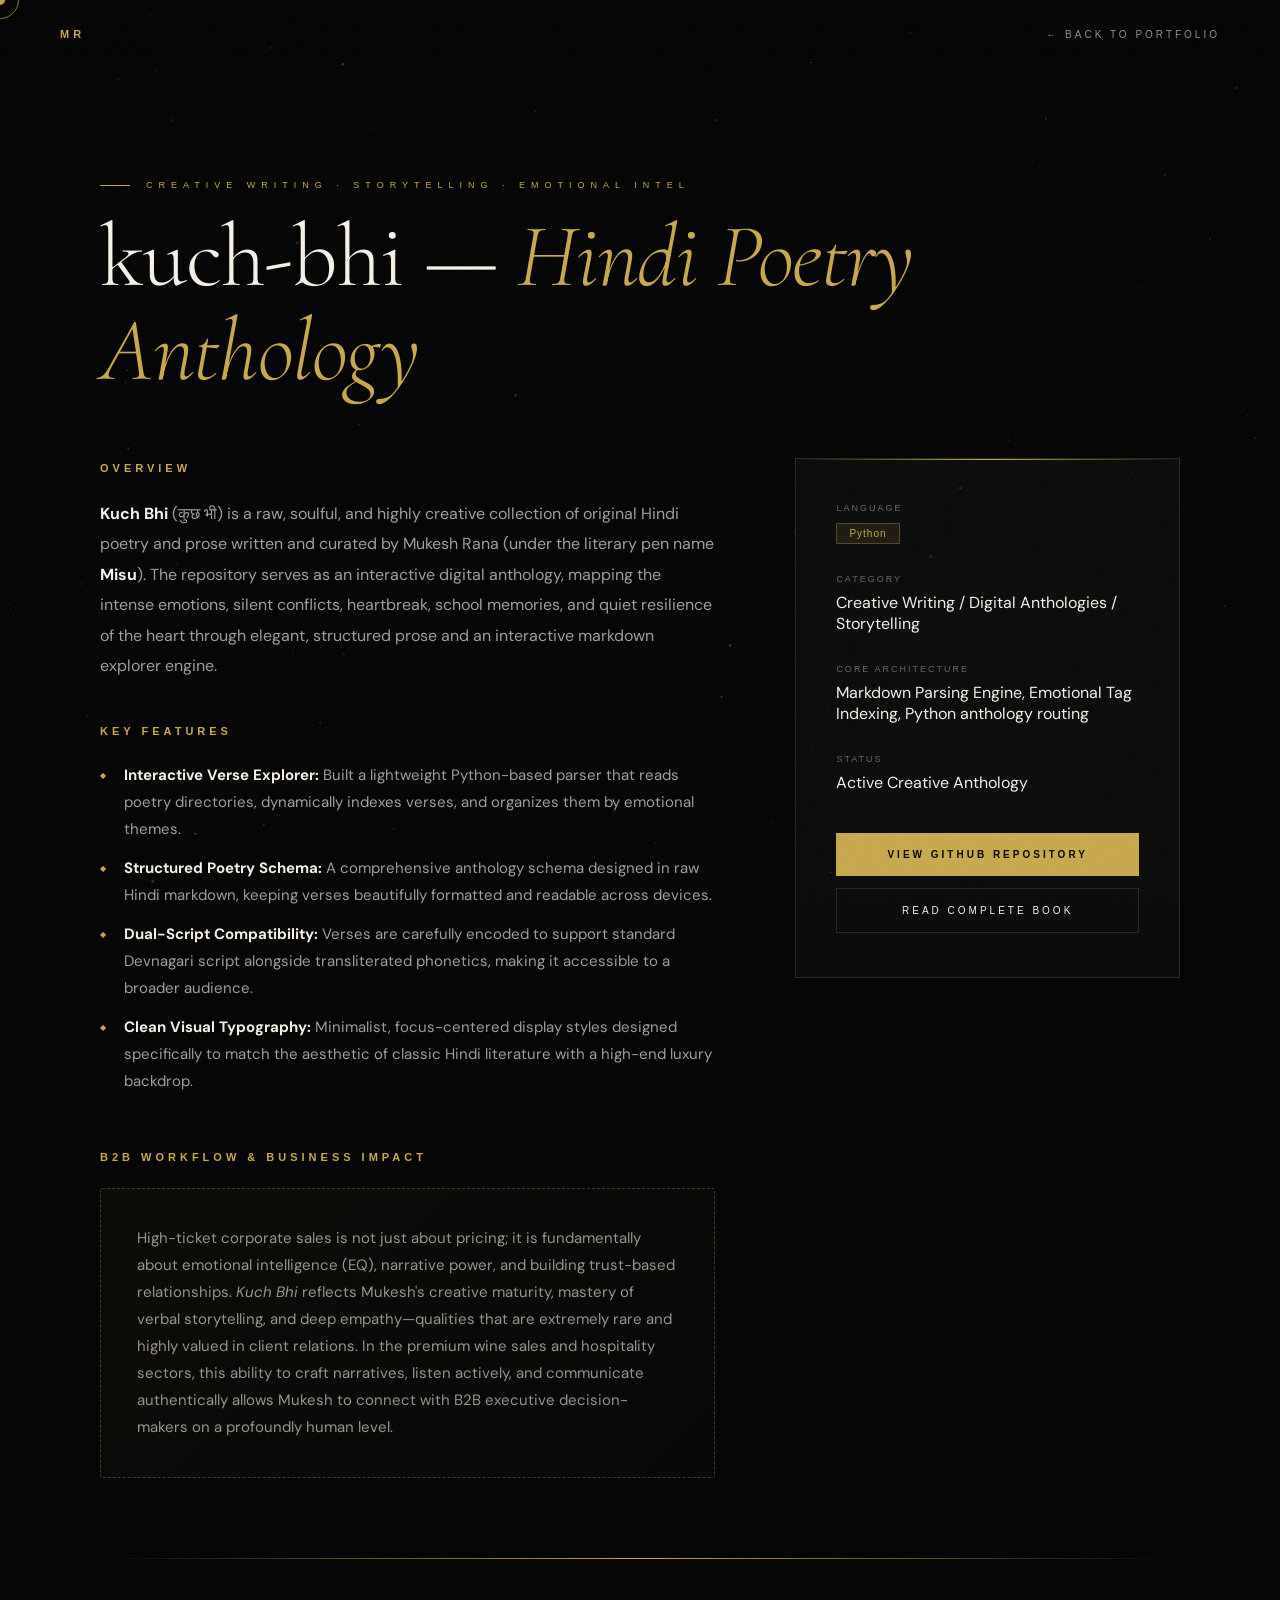
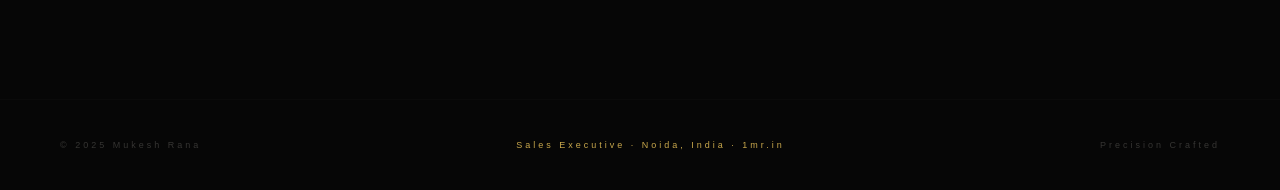
==== kuch-bhi.html @ c403dca5 "Initial commit with owner page directly on root index" ====
﻿<!DOCTYPE html>
<html lang="en">
<head>
<meta charset="UTF-8">
<meta name="viewport" content="width=device-width, initial-scale=1.0">
<title>Kuch Bhi | Heartfelt Hindi Poetry Anthology | Mukesh Rana</title>
<meta name="description" content="Kuch Bhi (कुछ भी) — A raw and soulful collection of Hindi poetry and prose written and curated by Mukesh Rana (Misu).">
<link rel="canonical" href="https://www.1mr.in/kuch-bhi.html">
<link rel="preconnect" href="https://fonts.googleapis.com">
<link href="https://fonts.googleapis.com/css2?family=Cormorant+Garamond:ital,wght@0,300;0,400;0,600;1,300;1,400&family=Syncopate:wght@400;700&family=DM+Sans:wght@300;400;500&display=swap" rel="stylesheet">
<style>
  :root {
    --gold: #c9a84c;
    --gold-light: #e8c97a;
    --gold-dim: #7a6030;
    --cream: #f5efe6;
    --dark: #060606;
    --dark2: #0d0d0d;
    --dark3: #141414;
    --glass: rgba(255,255,255,0.03);
    --border: rgba(201,168,76,0.18);
  }
  *, *::before, *::after { margin: 0; padding: 0; box-sizing: border-box; }
  html { scroll-behavior: smooth; }
  body {
    background: var(--dark);
    color: var(--cream);
    font-family: 'DM Sans', sans-serif;
    overflow-x: hidden;
    cursor: none;
  }
  /* cursor */
  .cursor { position: fixed; width: 10px; height: 10px; background: var(--gold); border-radius: 50%; pointer-events: none; z-index: 9999; transform: translate(-50%,-50%); mix-blend-mode: difference; transition: width .3s, height .3s; }
  .cursor-ring { position: fixed; width: 38px; height: 38px; border: 1px solid rgba(201,168,76,0.7); border-radius: 50%; pointer-events: none; z-index: 9998; transform: translate(-50%,-50%); transition: width .3s, height .3s; }
  #bg-canvas { position: fixed; inset: 0; z-index: 0; pointer-events: none; }
  
  /* grain */
  body::before { content: ''; position: fixed; inset: 0; z-index: 3; pointer-events: none; background-image: url("data:image/svg+xml,%3Csvg viewBox='0 0 200 200' xmlns='http://www.w3.org/2000/svg'%3E%3Cfilter id='n'%3E%3CfeTurbulence type='fractalNoise' baseFrequency='0.9' numOctaves='4' stitchTiles='stitch'/%3E%3C/filter%3E%3Crect width='100%25' height='100%25' filter='url(%23n)' opacity='0.05'/%3E%3C/svg%3E"); opacity: .25; mix-blend-mode: overlay; }

  /* NAVIGATION */
  nav {
    position: fixed; top: 0; left: 0; right: 0; z-index: 100;
    display: flex; justify-content: space-between; align-items: center;
    padding: 28px 60px;
    background: linear-gradient(to bottom, rgba(6,6,6,0.95) 0%, transparent 100%);
  }
  .nav-logo { font-family: 'Syncopate', sans-serif; font-size: 11px; font-weight: 700; letter-spacing: 4px; color: var(--gold); text-decoration: none; }
  .back-btn { font-size: 10px; letter-spacing: 3px; text-transform: uppercase; color: rgba(245,239,230,0.6); text-decoration: none; transition: color .3s; font-family: 'Syncopate', sans-serif; display: flex; align-items: center; gap: 8px; }
  .back-btn:hover { color: var(--gold); }

  /* CONTENT CONTAINER */
  main {
    position: relative; z-index: 2;
    padding: 180px 60px 100px;
    max-width: 1200px;
    margin: 0 auto;
  }
  .project-header { margin-bottom: 60px; }
  .project-tag { font-family: 'Syncopate', sans-serif; font-size: 9px; letter-spacing: 6px; color: var(--gold); text-transform: uppercase; margin-bottom: 20px; display: flex; align-items: center; gap: 16px; }
  .project-tag::before { content: ''; width: 30px; height: 1px; background: var(--gold); }
  .project-title { font-family: 'Cormorant Garamond', serif; font-size: clamp(48px, 7vw, 90px); font-weight: 300; line-height: 1.05; letter-spacing: -1px; }
  .project-title em { font-style: italic; color: var(--gold); }

  /* grid layout */
  .project-grid {
    display: grid;
    grid-template-columns: 1.6fr 1fr;
    gap: 80px;
    align-items: start;
  }
  .project-desc-col { display: flex; flex-direction: column; gap: 40px; }
  .desc-section { font-size: 16px; line-height: 1.9; color: rgba(245,239,230,0.65); }
  .desc-section strong { color: var(--cream); }
  .section-subtitle { font-family: 'Syncopate', sans-serif; font-size: 11px; letter-spacing: 4px; color: var(--gold); text-transform: uppercase; margin-bottom: 20px; display: flex; align-items: center; gap: 10px; }
  
  /* list of features */
  .feature-list { list-style: none; }
  .feature-list li { font-size: 15px; line-height: 1.8; color: rgba(245,239,230,0.65); padding-left: 24px; position: relative; margin-bottom: 12px; }
  .feature-list li::before { content: '◆'; position: absolute; left: 0; color: var(--gold); font-size: 8px; top: 6px; }

  /* tech application card */
  .business-card {
    background: linear-gradient(135deg, rgba(201,168,76,0.04) 0%, rgba(255,255,255,0.01) 100%);
    border: 1px dashed rgba(201,168,76,0.3);
    padding: 36px;
    border-radius: 2px;
  }
  .business-card p { font-size: 15px; line-height: 1.8; color: rgba(245,239,230,0.6); }

  /* specs column */
  .project-specs-col {
    position: sticky;
    top: 140px;
  }
  .specs-card {
    background: var(--glass);
    border: 1px solid var(--border);
    padding: 44px 40px;
    position: relative;
    overflow: hidden;
  }
  .specs-card::before { content: ''; position: absolute; top: 0; left: 0; right: 0; height: 1px; background: linear-gradient(90deg, transparent, var(--gold), transparent); }
  .spec-item { margin-bottom: 30px; }
  .spec-label { font-family: 'Syncopate', sans-serif; font-size: 9px; letter-spacing: 2px; color: rgba(245,239,230,0.4); text-transform: uppercase; margin-bottom: 8px; }
  .spec-value { font-size: 16px; color: var(--cream); font-weight: 400; }
  .spec-badge { display: inline-block; padding: 4px 12px; background: rgba(201,168,76,0.1); border: 1px solid rgba(201,168,76,0.3); color: var(--gold); font-family: 'Syncopate', sans-serif; font-size: 10px; letter-spacing: 1px; }

  /* buttons */
  .btn-primary { width: 100%; text-align: center; padding: 16px 36px; background: var(--gold); color: var(--dark); font-size: 10px; letter-spacing: 3px; text-transform: uppercase; font-family: 'Syncopate', sans-serif; font-weight: 700; border: none; cursor: none; transition: transform .3s, box-shadow .3s; text-decoration: none; display: inline-block; margin-top: 10px; }
  .btn-primary:hover { transform: translateY(-3px); box-shadow: 0 15px 30px rgba(201,168,76,0.25); }
  .btn-outline { width: 100%; text-align: center; padding: 16px 36px; background: transparent; color: var(--cream); font-size: 10px; letter-spacing: 3px; text-transform: uppercase; font-family: 'Syncopate', sans-serif; border: 1px solid var(--border); cursor: none; transition: border-color .3s, color .3s; text-decoration: none; display: inline-block; margin-top: 12px; }
  .btn-outline:hover { border-color: var(--gold); color: var(--gold); }

  .gold-divider { width: 100%; height: 1px; position: relative; margin: 80px 0 40px; }
  .gold-divider::before { content: ''; display: block; height: 1px; background: linear-gradient(90deg, transparent 0%, var(--gold-dim) 30%, var(--gold) 50%, var(--gold-dim) 70%, transparent 100%); }

  footer { padding: 40px 60px; display: flex; justify-content: space-between; align-items: center; font-family: 'Syncopate', sans-serif; font-size: 9px; letter-spacing: 3px; color: rgba(245,239,230,0.2); position: relative; z-index: 2; border-top: 1px solid rgba(255,255,255,0.02); }
  .footer-gold { color: var(--gold); }

  /* animations */
  @keyframes fadeUp { from { opacity: 0; transform: translateY(30px); } to { opacity: 1; transform: translateY(0); } }
  .reveal { opacity: 0; transform: translateY(30px); animation: fadeUp 0.8s cubic-bezier(.23,1,.32,1) forwards; }
  .reveal-delay-1 { animation-delay: 0.15s; }
  .reveal-delay-2 { animation-delay: 0.3s; }

  @media (max-width: 900px) {
    nav { padding: 20px 24px; }
    main { padding: 120px 24px 80px; }
    .project-grid { grid-template-columns: 1fr; gap: 50px; }
    .project-specs-col { position: static; }
    footer { padding: 24px; flex-direction: column; gap: 12px; text-align: center; }
  }
</style>
  <link rel="stylesheet" href="mobile.css">
</head>
<body>

<div class="cursor" id="cursor"></div>
<div class="cursor-ring" id="cursorRing"></div>
<canvas id="bg-canvas"></canvas>

<nav>
  <a href="index.html" class="nav-logo">MR</a>
  <a href="profile.html#projects" class="back-btn">← Back to Portfolio</a>
</nav>

<main>
  <div class="project-header reveal">
    <div class="project-tag">CREATIVE WRITING · STORYTELLING · EMOTIONAL INTEL</div>
    <h1 class="project-title">kuch-bhi — <em>Hindi Poetry Anthology</em></h1>
  </div>

  <div class="project-grid">
    <!-- Main description column -->
    <div class="project-desc-col reveal reveal-delay-1">
      <div class="desc-section">
        <h2 class="section-subtitle">Overview</h2>
        <p><strong>Kuch Bhi</strong> (कुछ भी) is a raw, soulful, and highly creative collection of original Hindi poetry and prose written and curated by Mukesh Rana (under the literary pen name <strong>Misu</strong>). The repository serves as an interactive digital anthology, mapping the intense emotions, silent conflicts, heartbreak, school memories, and quiet resilience of the heart through elegant, structured prose and an interactive markdown explorer engine.</p>
      </div>

      <div class="desc-section">
        <h2 class="section-subtitle">Key Features</h2>
        <ul class="feature-list">
          <li><strong>Interactive Verse Explorer:</strong> Built a lightweight Python-based parser that reads poetry directories, dynamically indexes verses, and organizes them by emotional themes.</li>
          <li><strong>Structured Poetry Schema:</strong> A comprehensive anthology schema designed in raw Hindi markdown, keeping verses beautifully formatted and readable across devices.</li>
          <li><strong>Dual-Script Compatibility:</strong> Verses are carefully encoded to support standard Devnagari script alongside transliterated phonetics, making it accessible to a broader audience.</li>
          <li><strong>Clean Visual Typography:</strong> Minimalist, focus-centered display styles designed specifically to match the aesthetic of classic Hindi literature with a high-end luxury backdrop.</li>
        </ul>
      </div>

      <div class="desc-section">
        <h2 class="section-subtitle">B2B Workflow & Business Impact</h2>
        <div class="business-card">
          <p>High-ticket corporate sales is not just about pricing; it is fundamentally about emotional intelligence (EQ), narrative power, and building trust-based relationships. <em>Kuch Bhi</em> reflects Mukesh's creative maturity, mastery of verbal storytelling, and deep empathy—qualities that are extremely rare and highly valued in client relations. In the premium wine sales and hospitality sectors, this ability to craft narratives, listen actively, and communicate authentically allows Mukesh to connect with B2B executive decision-makers on a profoundly human level.</p>
        </div>
      </div>
    </div>

    <!-- Specs column -->
    <div class="project-specs-col reveal reveal-delay-2">
      <div class="specs-card">
        <div class="spec-item">
          <div class="spec-label">Language</div>
          <div class="spec-value"><span class="spec-badge">Python</span></div>
        </div>
        <div class="spec-item">
          <div class="spec-label">Category</div>
          <div class="spec-value">Creative Writing / Digital Anthologies / Storytelling</div>
        </div>
        <div class="spec-item">
          <div class="spec-label">Core Architecture</div>
          <div class="spec-value">Markdown Parsing Engine, Emotional Tag Indexing, Python anthology routing</div>
        </div>
        <div class="spec-item">
          <div class="spec-label">Status</div>
          <div class="spec-value">Active Creative Anthology</div>
        </div>

        <a href="https://github.com/misurana/kuch-bhi" target="_blank" class="btn-primary">View GitHub Repository</a>
        <a href="book.html" class="btn-outline">Read Complete Book</a>
      </div>
    </div>
  </div>

  <div class="gold-divider"></div>
</main>

<footer>
  <span>© 2025 Mukesh Rana</span>
  <span class="footer-gold">Sales Executive · Noida, India · <a href="https://www.1mr.in" style="color: var(--gold); text-decoration: none;">1mr.in</a></span>
  <span>Precision Crafted</span>
</footer>

<script>
// ── CURSOR ──
const cur = document.getElementById('cursor');
const ring = document.getElementById('cursorRing');
let mx=0,my=0,rx=0,ry=0;
document.addEventListener('mousemove',e=>{mx=e.clientX;my=e.clientY;});
(function animC(){
  cur.style.left=mx+'px';cur.style.top=my+'px';
  rx+=(mx-rx)*.1;ry+=(my-ry)*.1;
  ring.style.left=rx+'px';ring.style.top=ry+'px';
  requestAnimationFrame(animC);
})();

// ── CANVAS PARTICLES ──
const canvas=document.getElementById('bg-canvas');
const ctx=canvas.getContext('2d');
let W,H;
function resizeC(){W=canvas.width=window.innerWidth;H=canvas.height=window.innerHeight;}
resizeC(); window.addEventListener('resize',resizeC);

class P{
  constructor(){this.reset();}
  reset(){
    this.x=Math.random()*W; this.y=Math.random()*H;
    this.vx=(Math.random()-.5)*.25; this.vy=(Math.random()-.5)*.25;
    this.r=Math.random()*1.2+.4;
    this.a=Math.random()*.3+.05;
    this.g=Math.random()>.65;
  }
  update(){this.x+=this.vx;this.y+=this.vy;if(this.x<0||this.x>W||this.y<0||this.y>H)this.reset();}
  draw(){
    ctx.beginPath();ctx.arc(this.x,this.y,this.r,0,Math.PI*2);
    ctx.fillStyle=this.g?`rgba(201,168,76,${this.a})`:`rgba(245,239,230,${this.a*.4})`;
    ctx.fill();
  }
}
const pts=[];for(let i=0;i<90;i++)pts.push(new P());

let t=0;
(function draw(){
  ctx.clearRect(0,0,W,H);
  t+=.004;
  // subtle animated grid lines
  for(let i=0;i<10;i++){
    const x=(i/9)*W;
    ctx.strokeStyle=`rgba(201,168,76,${.015+.008*Math.sin(t+i*.5)})`;
    ctx.lineWidth=.5;
    ctx.beginPath();ctx.moveTo(x,0);ctx.lineTo(x,H);ctx.stroke();
  }
  for(let i=0;i<7;i++){
    const y=(i/6)*H;
    ctx.strokeStyle=`rgba(201,168,76,${.012+.006*Math.sin(t+i*.7)})`;
    ctx.lineWidth=.5;
    ctx.beginPath();ctx.moveTo(0,y);ctx.lineTo(W,y);ctx.stroke();
  }
  pts.forEach(p=>{p.update();p.draw();});
  // gold connection lines
  const gp=pts.filter(p=>p.g);
  for(let i=0;i<gp.length;i++)for(let j=i+1;j<gp.length;j++){
    const dx=gp[i].x-gp[j].x,dy=gp[i].y-gp[j].y,d=Math.sqrt(dx*dx+dy*dy);
    if(d<140){ctx.beginPath();ctx.strokeStyle=`rgba(201,168,76,${.05*(1-d/140)})`;ctx.lineWidth=.4;ctx.moveTo(gp[i].x,gp[i].y);ctx.lineTo(gp[j].x,gp[j].y);ctx.stroke();}
  }
  requestAnimationFrame(draw);
})();
</script>
</body>
</html>
---- mobile.css ----
/*
  mobile.css — Full Mobile & Tablet Responsiveness for 1mr.in
  Covers: index.html (store), checkout.html, profile.html, auth.html, legal pages
  Breakpoints: 768px (tablet), 480px (mobile), 380px (small mobile)
*/

/* ══════════════════════════════════════════════
   1. GLOBAL — touches all pages
══════════════════════════════════════════════ */

/* Hide custom cursor on touch devices */
@media (pointer: coarse) {
  .custom-cursor,
  .custom-cursor-follower { display: none !important; }
  body { cursor: auto !important; }
}

/* Prevent horizontal overflow on every page */
html, body { max-width: 100%; overflow-x: hidden; }

/* ══════════════════════════════════════════════
   2. NAVIGATION (index.html header / nav)
══════════════════════════════════════════════ */

@media (max-width: 768px) {
  /* Tighter nav padding */
  .nav-container {
    padding: 0 20px !important;
  }

  /* Nav actions — keep auth + bag visible, hide text labels */
  .nav-actions {
    gap: 10px !important;
  }

  /* Shrink CTA button on mobile */
  .cta-button {
    padding: 10px 16px !important;
    font-size: 9px !important;
    letter-spacing: 2px !important;
  }

  /* Show hamburger */
  .menu-toggle {
    display: flex !important;
    align-items: center;
    justify-content: center;
    width: 40px;
    height: 40px;
    font-size: 22px;
  }

  /* Hide the desktop nav links — mobile dropdown handles it */
  .nav-links {
    position: fixed !important;
    top: var(--header-height, 80px) !important;
    left: 0 !important;
    width: 100% !important;
    background: rgba(3,3,3,0.97) !important;
    backdrop-filter: blur(20px) !important;
    -webkit-backdrop-filter: blur(20px) !important;
    border-bottom: 1px solid var(--border-color) !important;
    padding: 24px 20px !important;
    flex-direction: column !important;
    gap: 4px !important;
    display: none !important;
    z-index: 200 !important;
  }

  .nav-links.active { display: flex !important; }

  .nav-links li a {
    font-size: 14px !important;
    padding: 14px 0 !important;
    display: block !important;
    border-bottom: 1px solid rgba(255,255,255,0.04) !important;
    letter-spacing: 2px !important;
  }
}

@media (max-width: 480px) {
  .nav-container { padding: 0 16px !important; }
}

/* ══════════════════════════════════════════════
   3. HERO SECTION — index.html
══════════════════════════════════════════════ */

@media (max-width: 768px) {
  #hero {
    padding: 100px 20px 60px !important;
    min-height: auto !important;
  }

  .hero-wrapper {
    flex-direction: column !important;
    align-items: flex-start !important;
    gap: 24px !important;
    text-align: left !important;
  }

  .hero-title {
    font-size: clamp(38px, 10vw, 70px) !important;
    line-height: 1.0 !important;
    letter-spacing: -1px !important;
  }

  .hero-desc {
    font-size: 14px !important;
    max-width: 100% !important;
  }

  .hero-buttons {
    flex-direction: column !important;
    gap: 12px !important;
    width: 100% !important;
  }

  .hero-buttons .cta-button,
  .hero-buttons .sec-button {
    width: 100% !important;
    justify-content: center !important;
    padding: 14px 20px !important;
    font-size: 10px !important;
  }

  .scroll-indicator { display: none !important; }
}

@media (max-width: 480px) {
  #hero { padding: 88px 16px 48px !important; }
  .hero-title { font-size: clamp(32px, 11vw, 52px) !important; }
}

/* ══════════════════════════════════════════════
   4. CONTENT WRAPPER padding
══════════════════════════════════════════════ */

@media (max-width: 768px) {
  .content-wrapper {
    padding: 0 20px !important;
  }
}

@media (max-width: 480px) {
  .content-wrapper {
    padding: 0 16px !important;
  }
}

/* ══════════════════════════════════════════════
   5. STORE SECTION — filter bar, product grid
══════════════════════════════════════════════ */

@media (max-width: 768px) {
  /* Filter bar — stack vertically */
  .filter-bar-card {
    flex-direction: column !important;
    gap: 12px !important;
    padding: 16px !important;
  }

  /* Category filter tabs — horizontal scroll */
  .filter-tabs-row {
    overflow-x: auto !important;
    -webkit-overflow-scrolling: touch !important;
    white-space: nowrap !important;
    padding-bottom: 4px !important;
    gap: 8px !important;
    display: flex !important;
    scrollbar-width: none !important;
  }
  .filter-tabs-row::-webkit-scrollbar { display: none !important; }

  /* Select dropdowns — 2 per row */
  .filter-selects-row {
    display: grid !important;
    grid-template-columns: 1fr 1fr !important;
    gap: 8px !important;
    width: 100% !important;
  }

  .filter-select {
    width: 100% !important;
    font-size: 11px !important;
  }

  /* Search bar full width */
  .search-bar-wrap {
    width: 100% !important;
  }
  .search-bar-wrap input {
    width: 100% !important;
  }

  /* Products grid — 1 column on mobile */
  .products-grid,
  #products-grid {
    grid-template-columns: 1fr !important;
    gap: 16px !important;
  }

  /* Trust badges — 2 per row */
  .trust-badges-row {
    grid-template-columns: repeat(2, 1fr) !important;
    gap: 10px !important;
  }

  .trust-badge-card {
    padding: 14px 10px !important;
  }
}

@media (max-width: 480px) {
  /* Products grid — full single column with less gap */
  .products-grid,
  #products-grid {
    grid-template-columns: 1fr !important;
    gap: 12px !important;
  }

  /* Product card image height smaller */
  .product-img-wrapper {
    height: 180px !important;
  }

  /* Cart toast */
  .toast-container {
    left: 12px !important;
    right: 12px !important;
    bottom: 16px !important;
    max-width: none !important;
  }
}

/* ══════════════════════════════════════════════
   6. SHOPPING CART DRAWER
══════════════════════════════════════════════ */

@media (max-width: 480px) {
  .cart-drawer {
    width: 100vw !important;
    right: -100vw !important;
  }
  .cart-drawer.active { right: 0 !important; }
  .cart-header,
  .cart-items-list,
  .cart-footer {
    padding-left: 16px !important;
    padding-right: 16px !important;
  }
}

/* ══════════════════════════════════════════════
   7. CHECKOUT PAGE
══════════════════════════════════════════════ */

@media (max-width: 768px) {
  /* Two-column checkout → single column */
  .checkout-layout,
  .checkout-grid,
  [class*="checkout"] > .grid,
  .checkout-wrapper {
    display: flex !important;
    flex-direction: column !important;
    gap: 24px !important;
  }

  /* Make left panel (form) appear first, summary second */
  .checkout-left { order: 2 !important; }
  .checkout-right,
  .order-summary-panel { order: 1 !important; }

  /* Step indicator text */
  .step-label {
    display: none !important;
  }

  /* Form rows inside checkout — single column */
  .form-grid-2,
  .billing-row {
    grid-template-columns: 1fr !important;
  }
}

@media (max-width: 480px) {
  body.checkout-page,
  .checkout-page body {
    padding: 0 !important;
  }
}

/* ══════════════════════════════════════════════
   8. PROFILE PAGE
══════════════════════════════════════════════ */

@media (max-width: 700px) {
  /* Profile sidebar + main → stack */
  .page-wrap {
    grid-template-columns: 1fr !important;
    padding: 20px 16px 60px !important;
    gap: 20px !important;
  }

  /* Form rows → 1 column */
  .form-row {
    grid-template-columns: 1fr !important;
  }

  /* Order rows → wrap */
  .order-row {
    flex-wrap: wrap !important;
    gap: 10px !important;
  }
  .order-amt { margin-left: auto !important; }
}

/* ══════════════════════════════════════════════
   9. AUTH PAGE
══════════════════════════════════════════════ */

@media (max-width: 480px) {
  /* Auth card — full width */
  .container {
    padding: 0 12px !important;
  }
  .card {
    padding: 24px 16px !important;
    border-radius: 14px !important;
  }
}

/* ══════════════════════════════════════════════
   10. LEGAL PAGES (privacy, terms, refund)
══════════════════════════════════════════════ */

@media (max-width: 768px) {
  /* Nav padding */
  nav {
    padding: 14px 20px !important;
  }

  /* Page content */
  .page {
    padding: 40px 20px 60px !important;
  }

  /* Section heading */
  .doc-section h2 {
    font-size: 15px !important;
  }

  p, ul li {
    font-size: 14px !important;
  }

  /* Refund table scrollable */
  .quick-table {
    display: block !important;
    overflow-x: auto !important;
    -webkit-overflow-scrolling: touch !important;
  }
}

@media (max-width: 480px) {
  .page { padding: 32px 16px 48px !important; }
  h1 { font-size: 26px !important; }
}

/* ══════════════════════════════════════════════
   11. FOOTER — index.html
══════════════════════════════════════════════ */

@media (max-width: 600px) {
  footer {
    padding: 28px 16px !important;
  }

  /* Legal link pills — wrap tightly */
  footer > div[style] {
    gap: 6px !important;
  }
}

/* ══════════════════════════════════════════════
   12. GENERAL SECTION PADDING
══════════════════════════════════════════════ */

@media (max-width: 768px) {
  #about, #experience, #projects, #sandbox, #book, #resume {
    padding: 60px 20px !important;
  }

  .section-title {
    font-size: clamp(28px, 7vw, 44px) !important;
  }

  .bento-grid {
    grid-template-columns: 1fr !important;
  }

  .bento-col-4,
  .bento-col-8,
  .bento-col-12 {
    grid-column: span 1 !important;
  }

  .bento-item {
    padding: 28px 20px !important;
  }

  .timeline {
    grid-template-columns: 1fr !important;
  }

  .exp-card.featured {
    grid-column: span 1 !important;
  }

  .projects-grid {
    grid-template-columns: 1fr !important;
  }

  .sandbox-container {
    grid-template-columns: 1fr !important;
  }

  .sandbox-visualizer {
    height: 300px !important;
  }
}

@media (max-width: 480px) {
  #about, #experience, #projects, #sandbox, #book, #resume {
    padding: 48px 16px !important;
  }
}

/* ══════════════════════════════════════════════
   13. TOUCH TARGETS — minimum 44×44px
══════════════════════════════════════════════ */

@media (pointer: coarse) {
  .product-btn,
  .cta-button,
  .sec-button,
  .btn-submit,
  .tab-btn,
  .sidebar-tab,
  .btn-primary,
  .filter-tab,
  .nav-links li a,
  .cart-item-remove,
  .circle-card-btn {
    min-height: 44px !important;
    min-width: 44px !important;
    display: inline-flex !important;
    align-items: center !important;
    justify-content: center !important;
  }
}

/* ══════════════════════════════════════════════
   14. FOCUS STYLES for keyboard / tab nav
══════════════════════════════════════════════ */

:focus-visible {
  outline: 2px solid #a855f7 !important;
  outline-offset: 3px !important;
  border-radius: 4px !important;
}
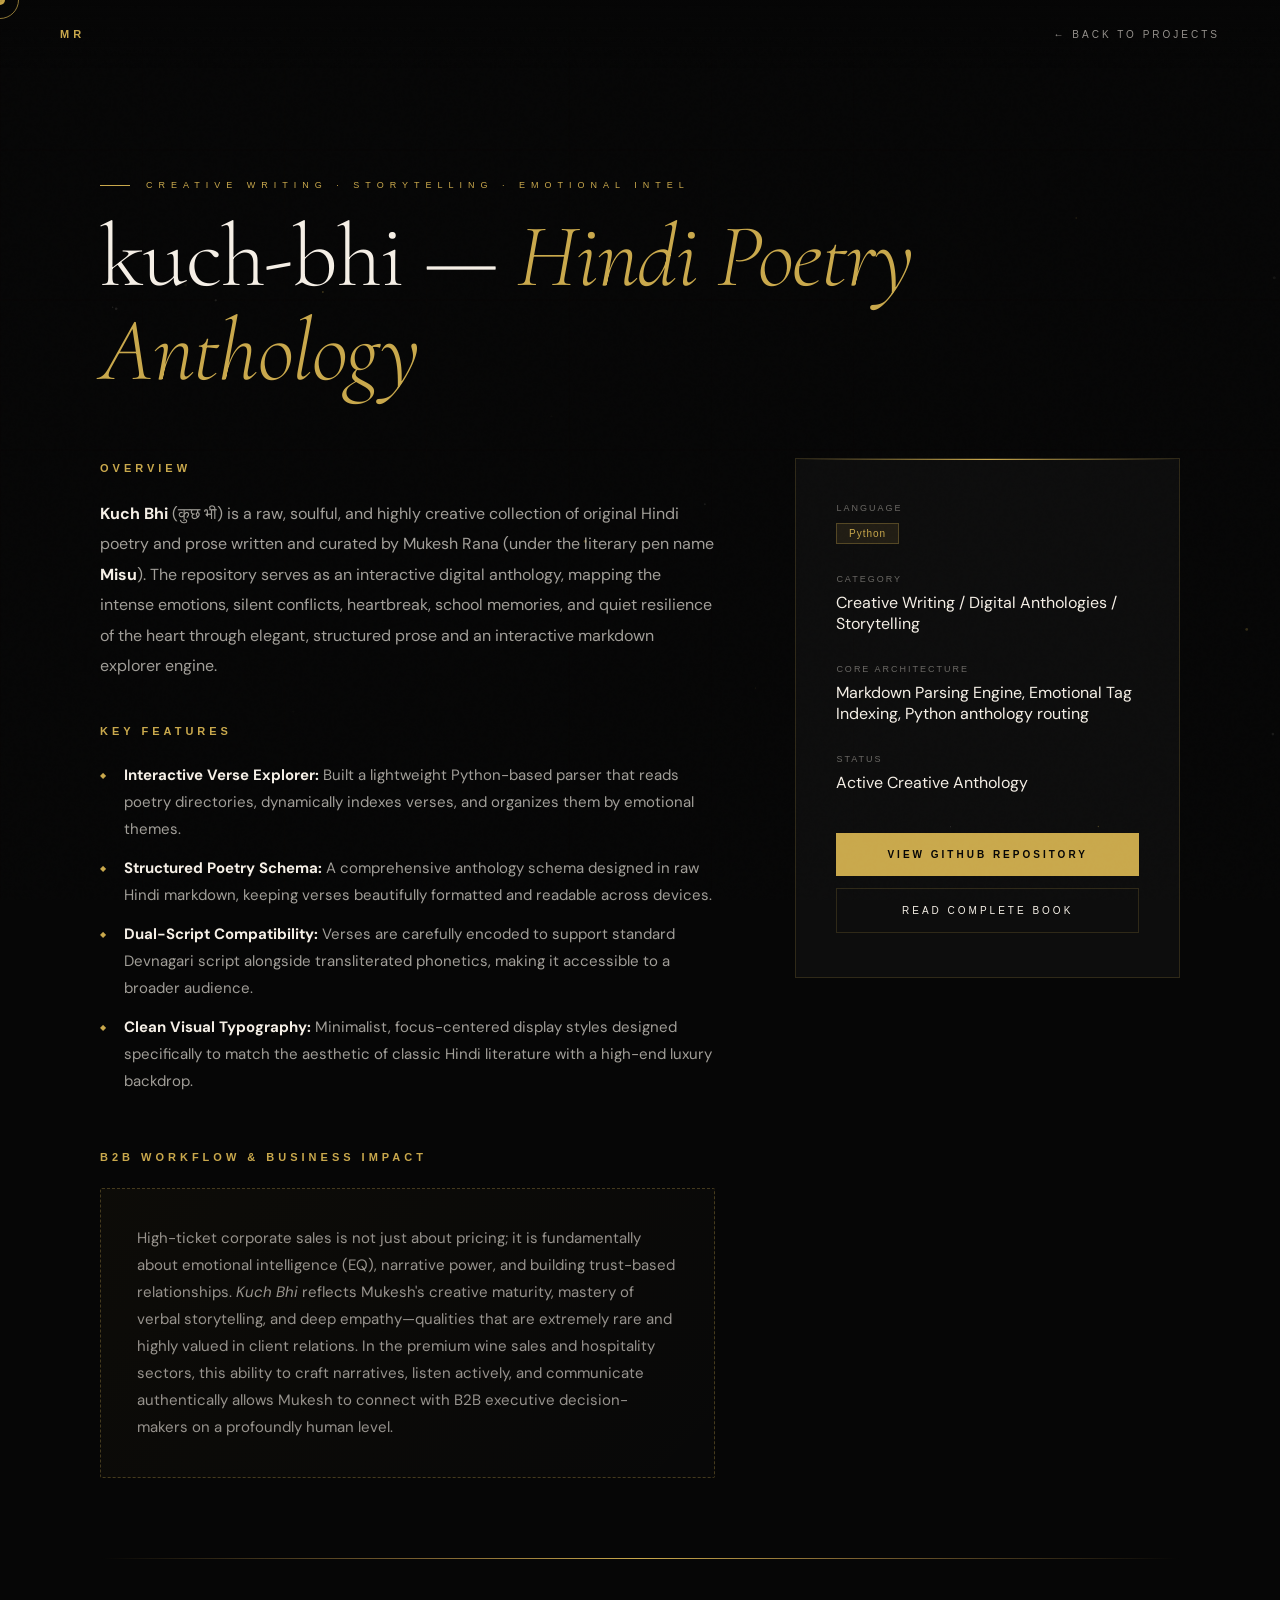
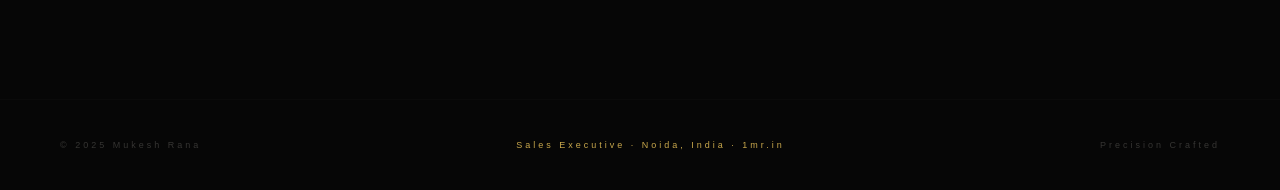
==== commit 29a2ab42: "Remove 1MR and back to store from home; update projects nav and fix interactive header functions" ====
--- a/kuch-bhi.html
+++ b/kuch-bhi.html
@@ -1,4 +1,4 @@
-﻿<!DOCTYPE html>
+<!DOCTYPE html>
 <html lang="en">
 <head>
 <meta charset="UTF-8">
@@ -141,7 +141,7 @@
 
 <nav>
   <a href="index.html" class="nav-logo">MR</a>
-  <a href="profile.html#projects" class="back-btn">← Back to Portfolio</a>
+  <a href="projects.html" class="back-btn">← Back to Projects</a>
 </nav>
 
 <main>
